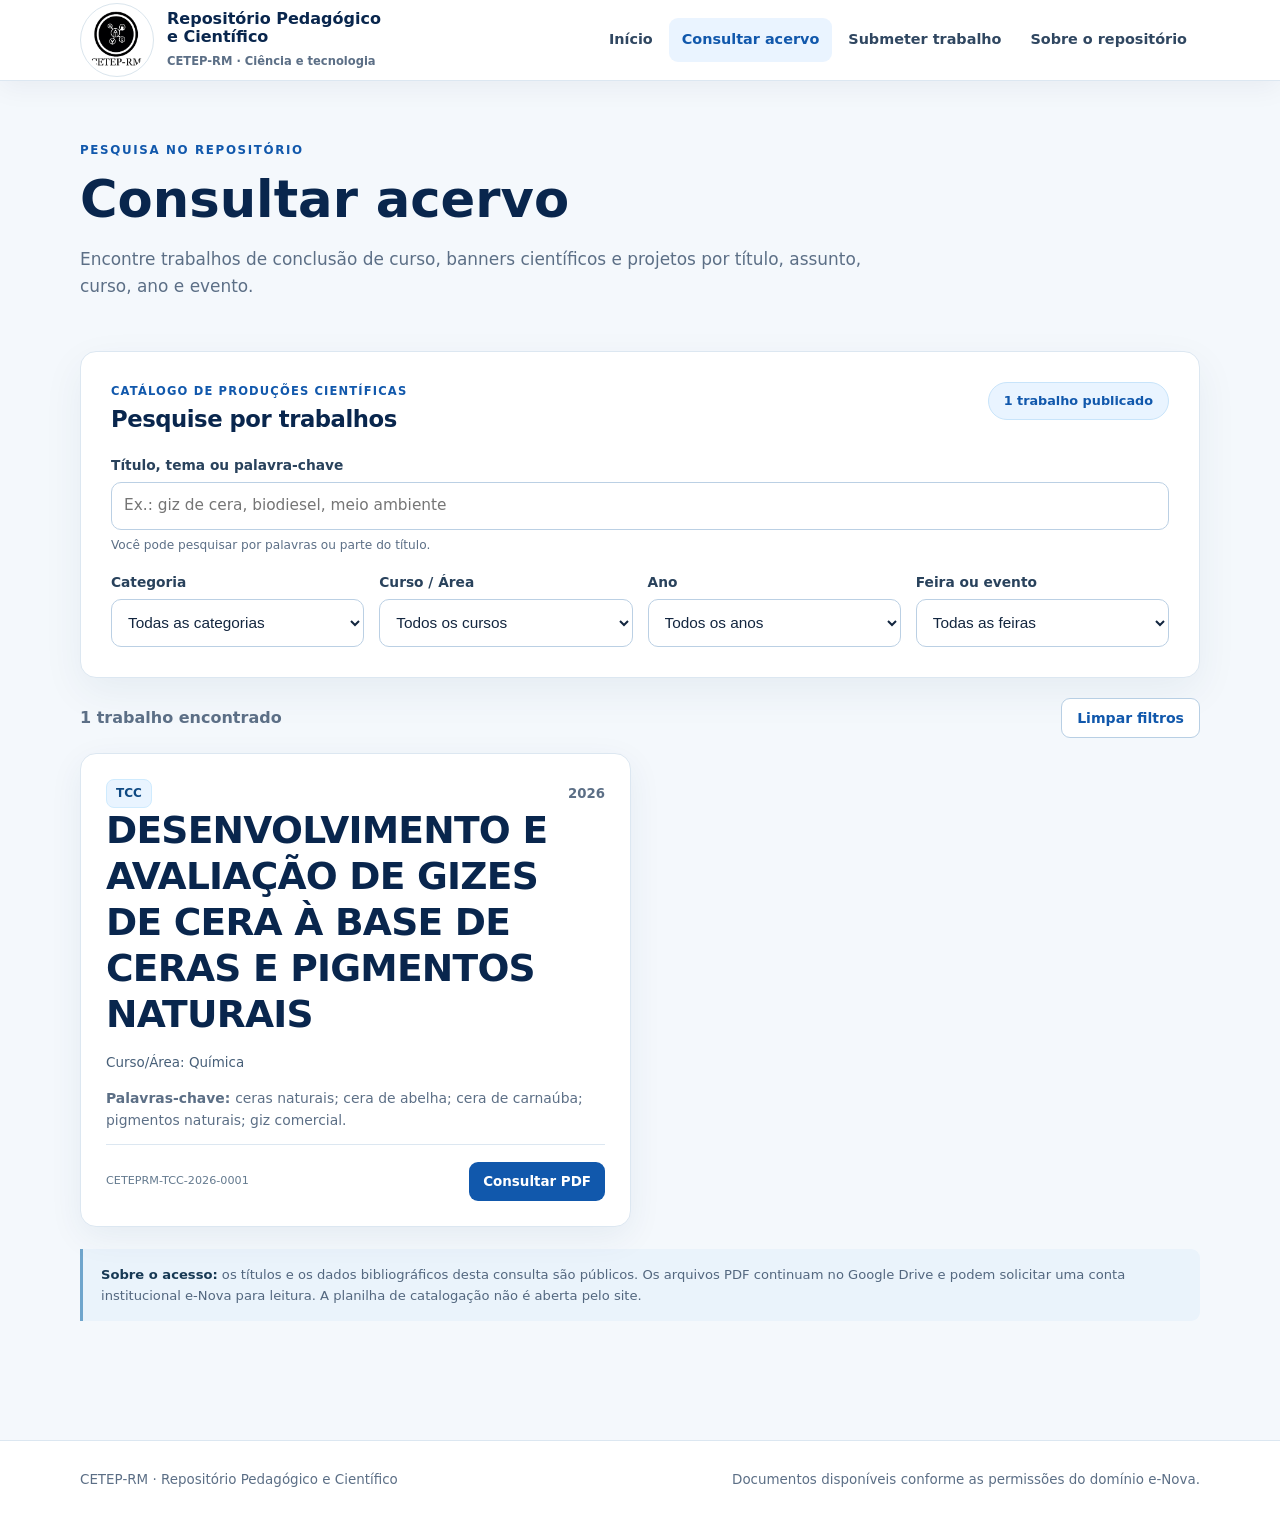
==== consultar.html @ eace8da5 "Remove literal newline characters around official logo" ====
<!doctype html><html lang="pt-BR"><head><meta charset="utf-8"><meta name="viewport" content="width=device-width,initial-scale=1"><meta name="theme-color" content="#09264d"><meta name="description" content="Consulte trabalhos e produções científicas do CETEP-RM pelo catálogo institucional e-Nova."><title>Consultar acervo | Repositório CETEP-RM</title><link rel="stylesheet" href="assets/style.css"><link rel="icon" href="assets/logo-cetep-rm-original.png" type="image/png"></head><body><a class="skip-link" href="#conteudo">Ir ao conteúdo</a>
<header class="header"><div class="container header-inner">
<a class="brand" href="index.html" aria-label="Repositório Pedagógico e Científico do CETEP-RM">
<img class="brand__logo" src="assets/logo-cetep-rm-original.png" alt="Logo oficial do CETEP-RM" width="74" height="74">
<span class="brand__text"><strong class="brand__name">Repositório Pedagógico<br>e Científico</strong><small class="brand__sub">CETEP-RM · Ciência e tecnologia</small></span></a>
<button type="button" class="menu-button" data-menu-button aria-expanded="false" aria-controls="nav-principal">Menu</button>
<nav class="nav" id="nav-principal" data-nav aria-label="Menu principal">
<a href="index.html">Início</a>
<a href="consultar.html" aria-current="page">Consultar acervo</a>
<a href="submeter.html">Submeter trabalho</a>
<a href="sobre.html">Sobre o repositório</a>
</nav></div></header><main id="conteudo">
<section class="page-heading"><div class="container"><div class="eyebrow" style="color:#1158ac">Pesquisa no repositório</div><h1>Consultar acervo</h1><p class="lead">Encontre trabalhos de conclusão de curso, banners científicos e projetos por título, assunto, curso, ano e evento.</p></div></section>
<section class="section" style="padding-top:12px"><div class="container">
<section class="panel catalog-panel" aria-labelledby="filtros-titulo">
<div class="catalog-heading"><div><p class="catalog-eyebrow">CATÁLOGO DE PRODUÇÕES CIENTÍFICAS</p><h2 id="filtros-titulo">Pesquise por trabalhos</h2></div><span class="catalog-total" id="total-publicado" aria-label="Número de trabalhos catalogados">Carregando…</span></div>
<form id="form-busca" role="search" autocomplete="off">
<div class="catalog-controls">
<div class="catalog-field catalog-field--search"><label for="busca">Título, tema ou palavra-chave</label><input type="search" id="busca" name="busca" placeholder="Ex.: giz de cera, biodiesel, meio ambiente" aria-describedby="busca-ajuda"><small id="busca-ajuda">Você pode pesquisar por palavras ou parte do título.</small></div>
<div class="catalog-field"><label for="categoria">Categoria</label><select id="categoria" name="categoria"><option value="">Todas as categorias</option></select></div>
<div class="catalog-field"><label for="curso">Curso / Área</label><select id="curso" name="curso"><option value="">Todos os cursos</option></select></div>
<div class="catalog-field"><label for="ano">Ano</label><select id="ano" name="ano"><option value="">Todos os anos</option></select></div>
<div class="catalog-field"><label for="evento">Feira ou evento</label><select id="evento" name="evento"><option value="">Todas as feiras</option></select></div>
</div>
</form></section>
<div class="catalog-results-head"><p id="resumo-busca" role="status" aria-live="polite">Carregando trabalhos publicados…</p><button type="button" id="limpar-filtros" class="catalog-clear">Limpar filtros</button></div>
<section id="resultados" class="catalog-results" aria-label="Resultados da pesquisa" aria-busy="true"></section>
<div class="catalog-note"><strong>Sobre o acesso:</strong> os títulos e os dados bibliográficos desta consulta são públicos. Os arquivos PDF continuam no Google Drive e podem solicitar uma conta institucional e-Nova para leitura. A planilha de catalogação não é aberta pelo site.</div>
</div></section></main><footer class="footer"><div class="container footer-inner"><span>CETEP-RM · Repositório Pedagógico e Científico</span><span>Documentos disponíveis conforme as permissões do domínio e-Nova.</span></div></footer>
<script src="assets/config.js"></script><script src="assets/app.js"></script><script src="assets/busca.js" defer></script></body></html>
---- assets/style.css ----
:root{--navy:#09264d;--blue:#1158ac;--sky:#28b4e0;--ink:#13263f;--muted:#5c6f86;--line:#dce7f1;--paper:#fff;--wash:#f4f8fc;--red:#cf3e56}
*{box-sizing:border-box}html{scroll-behavior:smooth}body{margin:0;background:var(--wash);color:var(--ink);font:16px/1.6 system-ui,-apple-system,"Segoe UI",Roboto,Arial,sans-serif}
a{color:var(--blue)}img{max-width:100%;display:block}button,input{font:inherit}a:focus-visible,button:focus-visible{outline:3px solid #5cc7ff;outline-offset:3px}
.container{width:min(1120px,calc(100% - 36px));margin:auto}.skip-link{position:absolute;top:-90px;left:8px;padding:10px;background:white;z-index:40}.skip-link:focus{top:8px}
.header{background:var(--paper);border-bottom:1px solid var(--line);position:sticky;top:0;z-index:20;box-shadow:0 7px 26px rgba(8,28,56,.05)}
.header-inner{min-height:80px;display:flex;align-items:center;gap:20px;justify-content:space-between}.brand{display:flex;align-items:center;gap:13px;min-width:0;text-decoration:none}.brand__logo{width:62px;height:62px;object-fit:contain;flex-shrink:0;background:#fff}.brand__name{display:block;color:var(--navy);font-size:1rem;font-weight:800;line-height:1.15}.brand__sub{display:block;font-size:.72rem;color:var(--muted);font-weight:650;margin-top:5px}
.nav{display:flex;align-items:center;gap:3px}.nav a{text-decoration:none;color:#304761;padding:10px 13px;border-radius:9px;font-size:.9rem;font-weight:650;white-space:nowrap}.nav a[aria-current="page"],.nav a:hover{color:var(--blue);background:#eaf4ff}.menu-button{display:none;background:white;border:1px solid #cdddec;color:var(--navy);border-radius:10px;padding:9px 14px;font-weight:700;cursor:pointer}
.hero{position:relative;isolation:isolate;min-height:420px;overflow:hidden;background:linear-gradient(115deg,#062653,#0954a0 55%,#17a7d6);color:white}.hero:after{content:"";position:absolute;inset:auto -10% -210px 30%;height:350px;border-radius:50%;background:linear-gradient(90deg,#3dbfea77,#b6f5ff44);transform:rotate(-8deg);z-index:-1}.hero-art{position:absolute;inset:0 0 0 auto;width:min(55%,650px);opacity:.65;z-index:-1;overflow:hidden}.hero-art svg{height:100%;width:100%;object-fit:cover}.hero-content{padding:72px 0 76px;max-width:695px}.eyebrow{color:#d6f5ff;font-size:.74rem;letter-spacing:.14em;text-transform:uppercase;font-weight:800}.hero h1{font-size:clamp(2.25rem,5vw,4.4rem);line-height:1.08;letter-spacing:-.035em;margin:18px 0 20px}.hero p{color:#e7f4ff;font-size:1.09rem;max-width:570px;margin:0}.btn-row{display:flex;flex-wrap:wrap;gap:13px;margin-top:27px}.button{min-height:46px;padding:10px 21px;border-radius:10px;border:2px solid transparent;display:inline-flex;align-items:center;justify-content:center;gap:9px;font-weight:750;text-decoration:none;transition:transform .2s,background-color .2s}.button:hover{transform:translateY(-1px)}.button--white{background:white;color:var(--navy)}.button--outline{color:white;border-color:#b6dcf5;background:#0a418260}.button--blue{background:var(--blue);color:white}.button--blue:hover{background:#0b468b}
.section{padding:62px 0}.section h2{font-size:clamp(1.5rem,3.4vw,2.35rem);color:var(--navy);line-height:1.22;letter-spacing:-.02em;margin:0 0 14px}.lead{color:var(--muted);font-size:1.06rem;max-width:820px}.cards{display:grid;grid-template-columns:repeat(3,minmax(0,1fr));gap:17px;margin-top:26px}.card{border:1px solid var(--line);border-radius:16px;background:white;padding:26px;box-shadow:0 15px 42px #153b6410}.card .ordinal{font-size:.75rem;color:var(--blue);font-weight:850;letter-spacing:.12em}.card h3{font-size:1.18rem;line-height:1.35;color:var(--navy);margin:13px 0 9px}.card p{color:var(--muted);font-size:.94rem}.card a{font-weight:750;text-decoration:none}.card a:hover{text-decoration:underline}
.page-heading{padding:60px 0 22px}.page-heading h1{font-size:clamp(2.1rem,4.2vw,3.2rem);line-height:1.15;margin:10px 0 15px;color:var(--navy)}.panel{background:white;border:1px solid var(--line);padding:30px;border-radius:16px;box-shadow:0 14px 40px #153b6410;margin:20px 0}.panel h2{font-size:1.42rem;margin:0 0 10px;color:var(--navy)}.panel p{color:var(--muted)}.panel p strong{color:var(--ink)}.panel li{margin:8px 0}.notice{border-left:4px solid var(--red);background:#fff;padding:18px 22px;margin-top:25px;border-radius:0 12px 12px 0;color:#3e526d}.notice strong{color:var(--navy)}.subtle{font-size:.88rem;color:var(--muted)}
.footer{background:white;border-top:1px solid var(--line);padding:28px 0;margin-top:35px}.footer-inner{display:flex;justify-content:space-between;gap:18px;color:var(--muted);font-size:.84rem}
@media(max-width:850px){.menu-button{display:block}.nav{display:none;flex-direction:column;align-items:stretch;gap:4px;position:absolute;top:100%;left:0;right:0;padding:15px 20px;background:white;border-bottom:1px solid var(--line);box-shadow:0 16px 26px #092b571d}.nav.is-open{display:flex}.nav a{display:block}.cards{grid-template-columns:repeat(2,minmax(0,1fr))}.hero-art{opacity:.35;width:90%}}
@media(max-width:600px){.container{width:min(100% - 28px,1120px)}.header-inner{min-height:72px}.brand{gap:9px}.brand__logo{width:47px;height:47px}.brand__name{font-size:.82rem}.brand__sub{font-size:.66rem}.hero{min-height:0}.hero-content{padding:60px 0}.hero h1{font-size:clamp(2rem,9vw,2.85rem)}.hero-art{opacity:.2}.btn-row,.button{width:100%}.cards{grid-template-columns:1fr}.section{padding:42px 0}.page-heading{padding:40px 0 10px}.panel{padding:21px}.footer-inner{display:grid;gap:8px}}
@media(prefers-reduced-motion:reduce){html{scroll-behavior:auto}.button{transition:none}}


/* Consulta ao acervo: filtros e cartões responsivos */
.catalog-panel {margin-top:0;margin-bottom:20px}
.catalog-heading{display:flex;justify-content:space-between;align-items:flex-start;gap:15px;margin-bottom:20px}
.catalog-heading h2{margin:2px 0 0}
.catalog-eyebrow{font-size:.72rem!important;letter-spacing:.1em;color:var(--blue)!important;font-weight:800;margin:0 0 6px!important}
.catalog-total{display:inline-block;background:#e9f4ff;color:#1158ac;border:1px solid #c8e4fa;border-radius:100px;padding:8px 15px;white-space:nowrap;font-size:.8rem;font-weight:800}
.catalog-controls{display:grid;grid-template-columns:repeat(12,minmax(0,1fr));gap:15px}
.catalog-field{grid-column:span 3;min-width:0;display:flex;flex-direction:column;gap:6px}
.catalog-field--search{grid-column:span 12}
.catalog-field label{font-size:.86rem;color:#29425c;font-weight:760}
.catalog-field input,.catalog-field select{width:100%;min-height:48px;padding:10px 12px;color:var(--ink);font-size:.96rem;line-height:1.4;border:1px solid #bbd0e4;border-radius:10px;background:#fff;outline:none}
.catalog-field input:focus,.catalog-field select:focus{border-color:var(--blue);box-shadow:0 0 0 3px #c2e3ff}
.catalog-field small{color:var(--muted);font-size:.76rem}
.catalog-results-head{display:flex;align-items:center;justify-content:space-between;gap:12px;margin:20px 0 15px}
.catalog-results-head p{color:var(--muted);font-weight:750;margin:0}
.catalog-clear{border:1px solid #b8cfe4;padding:8px 15px;background:white;color:var(--blue);font-size:.88rem;font-weight:740;border-radius:9px;cursor:pointer}
.catalog-clear:hover{background:#eff7ff}
.catalog-results{display:grid;grid-template-columns:repeat(2,minmax(0,1fr));gap:18px}
.catalog-card{display:flex;flex-direction:column;padding:25px;background:#fff;border:1px solid var(--line);border-radius:16px;box-shadow:0 10px 34px #153b6411;min-width:0}
.catalog-card__heading{display:flex;gap:10px;justify-content:space-between;align-items:center}
.catalog-tag{color:#104a83;background:#e9f4ff;border:1px solid #cfebfe;font-size:.75rem;font-weight:790;border-radius:8px;padding:4px 9px;max-width:70%;overflow:hidden;text-overflow:ellipsis;white-space:nowrap}
.catalog-year{color:var(--muted);font-size:.83rem;font-weight:750}
.catalog-card__title{color:var(--navy);font-size:1.16rem;line-height:1.42;margin:19px 0 12px;overflow-wrap:anywhere}
.catalog-card__meta{display:flex;flex-wrap:wrap;gap:8px 17px;font-size:.84rem;color:#475f78}
.catalog-card__keywords{font-size:.87rem;color:var(--muted);margin:14px 0 12px;overflow-wrap:anywhere}
.catalog-card__footer{margin-top:auto;padding-top:17px;display:flex;align-items:center;justify-content:space-between;gap:13px;border-top:1px solid var(--line);flex-wrap:wrap}
.catalog-id{font-size:.7rem;color:#647a8f;overflow-wrap:anywhere}
.catalog-document{padding:9px 14px;background:var(--blue);border-radius:9px;color:white;text-decoration:none;font-weight:760;font-size:.84rem;white-space:nowrap}
.catalog-document:hover{color:white;background:#0b468b}
.catalog-no-document{font-size:.78rem;color:var(--muted)}
.catalog-empty{grid-column:1/-1;display:block;text-align:center;background:white;border:1px dashed #b1c9df;border-radius:15px;padding:35px 20px;color:var(--muted)}
.catalog-empty h2{font-size:1.2rem;color:var(--navy)}
.catalog-note{font-size:.82rem;line-height:1.6;color:#53677f;margin:22px 0;padding:15px 18px;border-left:3px solid #6fa5cc;background:#eaf3fb;border-radius:0 9px 9px 0}
.catalog-note strong{color:#173954}
@media(max-width:880px){.catalog-field{grid-column:span 6}.catalog-results{grid-template-columns:1fr}}
@media(max-width:600px){.catalog-heading{display:block}.catalog-total{margin-top:12px}.catalog-field{grid-column:span 12}.catalog-results-head{align-items:flex-start}.catalog-card{padding:21px}.catalog-card__footer{align-items:flex-start}.catalog-id{font-size:.66rem}}

/* Logo oficial: arquivo original, sem recorte ou redesenho */
.brand__logo{width:74px;height:74px;max-width:none;flex:0 0 74px;object-fit:contain;padding:4px;border:1px solid #dae5ed;border-radius:50%;background:#fff}
@media(max-width:600px){.brand__logo{width:56px;height:56px;flex-basis:56px;padding:3px}.header-inner{min-height:76px}}
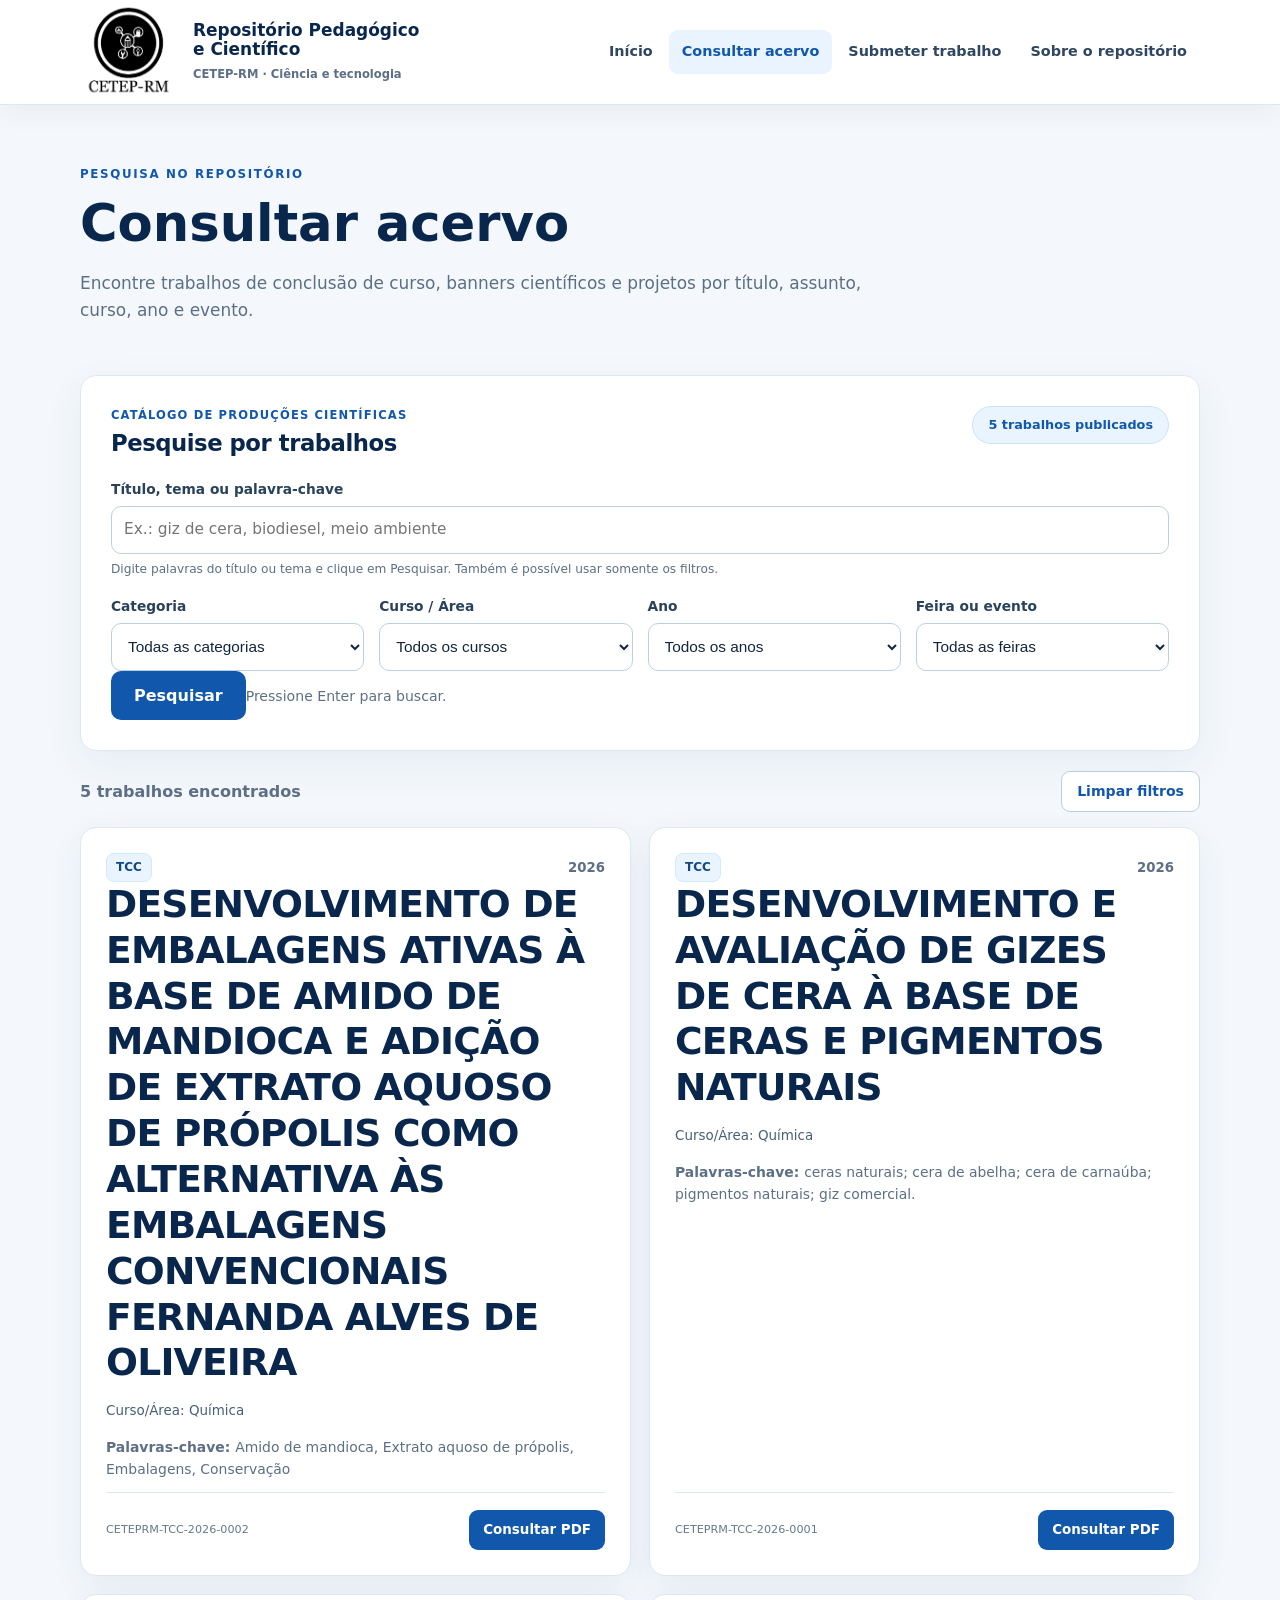
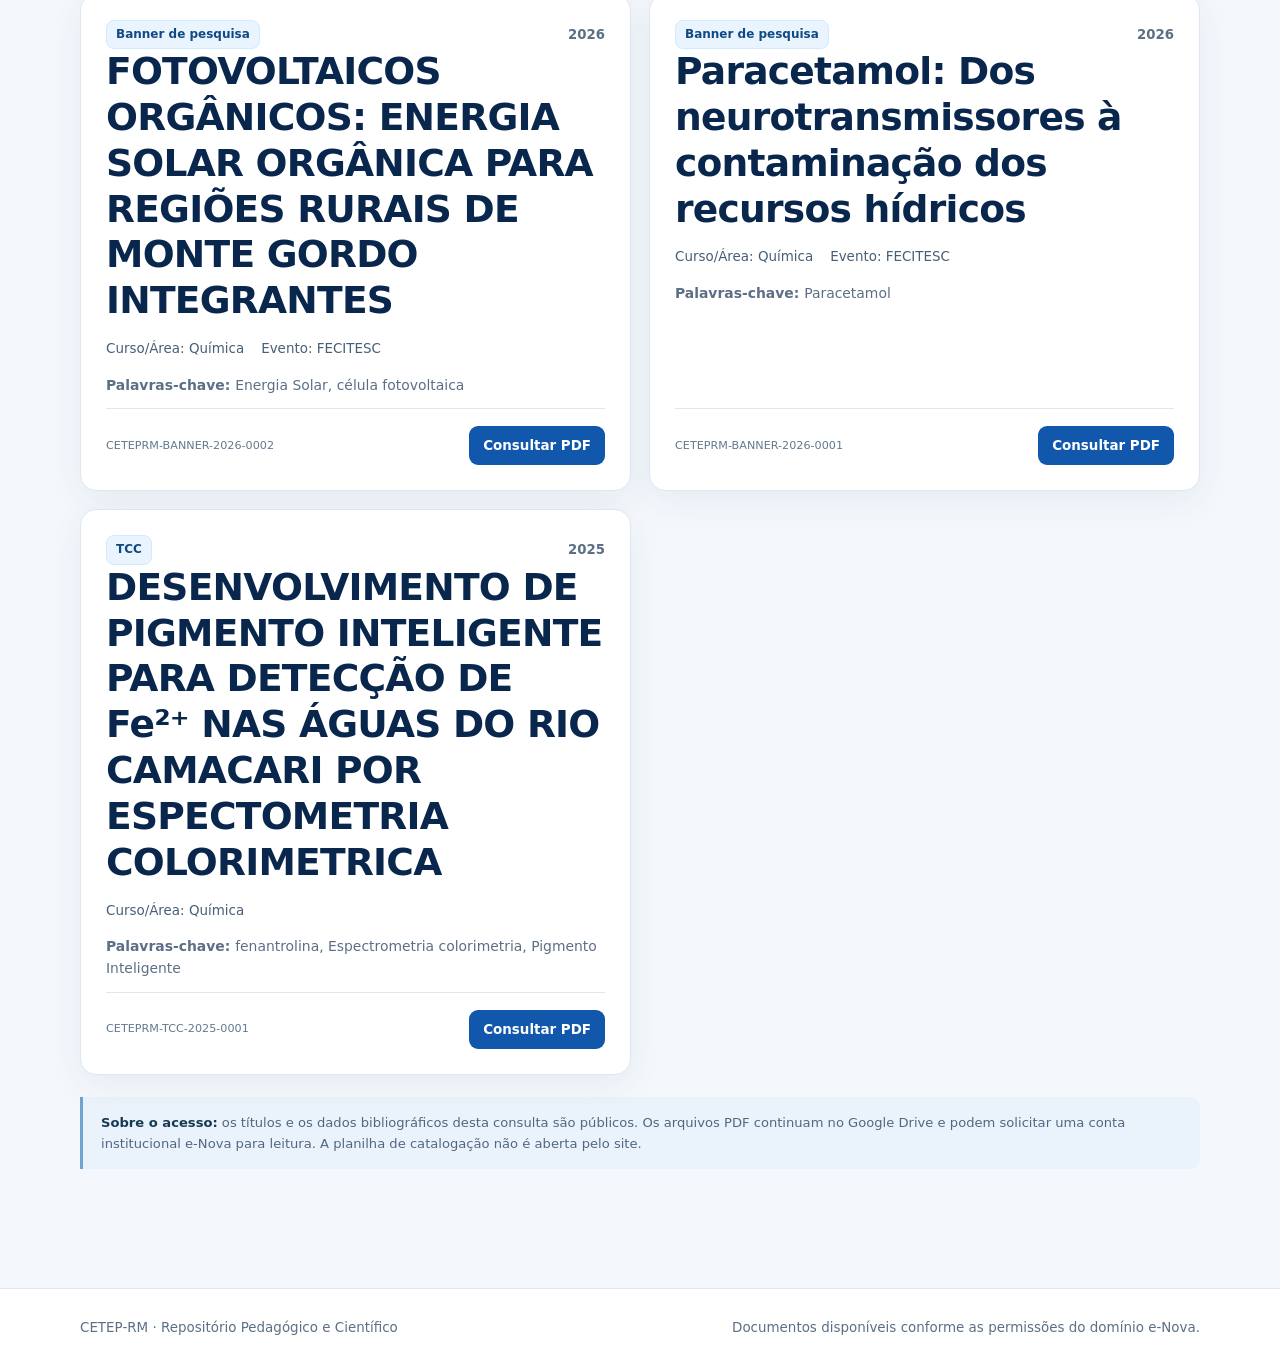
==== commit e045da7f: "Require explicit catalog search and show no works on initial page load" ====
--- a/consultar.html
+++ b/consultar.html
@@ -1,4 +1,4 @@
-<!doctype html><html lang="pt-BR"><head><meta charset="utf-8"><meta name="viewport" content="width=device-width,initial-scale=1"><meta name="theme-color" content="#09264d"><meta name="description" content="Consulte trabalhos e produções científicas do CETEP-RM pelo catálogo institucional e-Nova."><title>Consultar acervo | Repositório CETEP-RM</title><link rel="stylesheet" href="assets/style.css"><link rel="icon" href="assets/logo-cetep-rm-original.png" type="image/png"></head><body><a class="skip-link" href="#conteudo">Ir ao conteúdo</a>
+<!doctype html><html lang="pt-BR"><head><meta charset="utf-8"><meta name="viewport" content="width=device-width,initial-scale=1"><meta name="theme-color" content="#09264d"><meta name="description" content="Consulte trabalhos e produções científicas do CETEP-RM pelo catálogo institucional e-Nova."><title>Consultar acervo | Repositório CETEP-RM</title><link rel="stylesheet" href="assets/style.css?v=20261115-pesquisa1"><link rel="icon" href="assets/logo-cetep-rm-original.png" type="image/png"></head><body><a class="skip-link" href="#conteudo">Ir ao conteúdo</a>
 <header class="header"><div class="container header-inner">
 <a class="brand" href="index.html" aria-label="Repositório Pedagógico e Científico do CETEP-RM">
 <img class="brand__logo" src="assets/logo-cetep-rm-original.png" alt="Logo oficial do CETEP-RM" width="74" height="74">
@@ -16,15 +16,16 @@
 <div class="catalog-heading"><div><p class="catalog-eyebrow">CATÁLOGO DE PRODUÇÕES CIENTÍFICAS</p><h2 id="filtros-titulo">Pesquise por trabalhos</h2></div><span class="catalog-total" id="total-publicado" aria-label="Número de trabalhos catalogados">Carregando…</span></div>
 <form id="form-busca" role="search" autocomplete="off">
 <div class="catalog-controls">
-<div class="catalog-field catalog-field--search"><label for="busca">Título, tema ou palavra-chave</label><input type="search" id="busca" name="busca" placeholder="Ex.: giz de cera, biodiesel, meio ambiente" aria-describedby="busca-ajuda"><small id="busca-ajuda">Você pode pesquisar por palavras ou parte do título.</small></div>
+<div class="catalog-field catalog-field--search"><label for="busca">Título, tema ou palavra-chave</label><input type="search" id="busca" name="busca" placeholder="Ex.: giz de cera, biodiesel, meio ambiente" aria-describedby="busca-ajuda"><small id="busca-ajuda">Digite palavras do título ou tema e clique em Pesquisar. Também é possível usar somente os filtros.</small></div>
 <div class="catalog-field"><label for="categoria">Categoria</label><select id="categoria" name="categoria"><option value="">Todas as categorias</option></select></div>
 <div class="catalog-field"><label for="curso">Curso / Área</label><select id="curso" name="curso"><option value="">Todos os cursos</option></select></div>
 <div class="catalog-field"><label for="ano">Ano</label><select id="ano" name="ano"><option value="">Todos os anos</option></select></div>
 <div class="catalog-field"><label for="evento">Feira ou evento</label><select id="evento" name="evento"><option value="">Todas as feiras</option></select></div>
 </div>
+<div class="catalog-actions"><button type="submit" id="pesquisar-trabalhos" class="button button--blue catalog-search-button">Pesquisar</button><span class="subtle">Pressione Enter para buscar.</span></div>
 </form></section>
-<div class="catalog-results-head"><p id="resumo-busca" role="status" aria-live="polite">Carregando trabalhos publicados…</p><button type="button" id="limpar-filtros" class="catalog-clear">Limpar filtros</button></div>
-<section id="resultados" class="catalog-results" aria-label="Resultados da pesquisa" aria-busy="true"></section>
+<div class="catalog-results-head"><p id="resumo-busca" role="status" aria-live="polite">Digite um termo ou selecione pelo menos um filtro e clique em Pesquisar.</p><button type="button" id="limpar-filtros" class="catalog-clear">Limpar filtros</button></div>
+<section id="resultados" class="catalog-results" aria-label="Resultados da pesquisa" aria-busy="false"></section>
 <div class="catalog-note"><strong>Sobre o acesso:</strong> os títulos e os dados bibliográficos desta consulta são públicos. Os arquivos PDF continuam no Google Drive e podem solicitar uma conta institucional e-Nova para leitura. A planilha de catalogação não é aberta pelo site.</div>
 </div></section></main><footer class="footer"><div class="container footer-inner"><span>CETEP-RM · Repositório Pedagógico e Científico</span><span>Documentos disponíveis conforme as permissões do domínio e-Nova.</span></div></footer>
-<script src="assets/config.js"></script><script src="assets/app.js"></script><script src="assets/busca.js" defer></script></body></html>+<script src="assets/config.js"></script><script src="assets/app.js"></script><script src="assets/busca.js?v=20261115-pesquisa1" defer></script></body></html>
--- a/assets/style.css
+++ b/assets/style.css
@@ -54,3 +54,93 @@
 /* Logo oficial: arquivo original, sem recorte ou redesenho */
 .brand__logo{width:74px;height:74px;max-width:none;flex:0 0 74px;object-fit:contain;padding:4px;border:1px solid #dae5ed;border-radius:50%;background:#fff}
 @media(max-width:600px){.brand__logo{width:56px;height:56px;flex-basis:56px;padding:3px}.header-inner{min-height:76px}}
+
+/* Ajuste de legibilidade da marca oficial sem alterar o PNG original. */
+.header-inner{min-height:104px}
+.brand__logo{width:100px;height:100px;flex:0 0 100px;border:0;border-radius:0;padding:0;object-fit:contain;background:transparent}
+.brand__name{font-size:1.06rem}
+@media(max-width:600px){
+  .header-inner{min-height:79px}
+  .brand__logo{width:74px;height:74px;flex:0 0 74px;padding:0}
+  .brand__name{font-size:.88rem}
+  .brand__sub{font-size:.65rem}
+}
+
+
+/* Etapa 1 — formulário institucional em GitHub Pages */
+.submission-container{max-width:990px}
+.submission-intro{margin-bottom:20px}
+.submission-steps{display:flex;gap:12px;flex-wrap:wrap;margin-bottom:20px;color:var(--muted);font-size:.84rem;font-weight:700}
+.submission-steps span{display:inline-flex;align-items:center;gap:7px}
+.submission-steps b{display:inline-flex;width:25px;height:25px;border-radius:50%;background:#e2f0ff;color:var(--blue);align-items:center;justify-content:center}
+.submission-notice{background:#fff9e8;border:1px solid #efdda2;border-radius:12px;padding:15px 19px;color:#72531a;font-size:.91rem}
+.submission-notice a{font-weight:750}
+.submission-notice--ready{background:#eaf6f0;border-color:#b6dfd0;color:#2c624f}
+.submission-section{background:#fff;border:1px solid var(--line);border-radius:17px;box-shadow:0 11px 36px #153b6410;padding:30px 33px;margin:18px 0}
+.submission-section-head{display:flex;align-items:flex-start;gap:17px;margin-bottom:26px}
+.submission-section-head h2{font-size:1.42rem;color:var(--navy);line-height:1.26;margin:0 0 5px}
+.submission-section-head p{font-size:.92rem;color:var(--muted);margin:0}
+.submission-number{width:43px;height:43px;flex:0 0 43px;border-radius:12px;display:grid;place-items:center;font-weight:850;font-size:.84rem;background:#eaf3ff;color:var(--blue)}
+.submission-grid{display:grid;grid-template-columns:repeat(2,minmax(0,1fr));gap:18px 20px}
+.submission-field{display:flex;flex-direction:column;min-width:0;gap:7px}
+.submission-field--full{grid-column:1/-1}
+.submission-field label,.submission-upload label{display:block;font-size:.91rem;font-weight:750;color:#294259}
+.submission-field label span[aria-hidden],.submission-upload label span[aria-hidden]{color:var(--red)}
+.submission-field input,.submission-field select,.submission-field textarea{width:100%;border:1px solid #bdcedf;background:#fff;border-radius:10px;padding:11px 13px;line-height:1.5;font:inherit;color:var(--ink);min-height:46px;transition:border-color .16s,box-shadow .16s}
+.submission-field textarea{resize:vertical}
+.submission-field input:focus,.submission-field textarea:focus,.submission-field select:focus,.submission-upload input:focus{outline:none;border-color:#1267bd;box-shadow:0 0 0 3px #dceeff}
+.submission-field input::placeholder,.submission-field textarea::placeholder{color:#8393a5}
+.submission-field small{font-size:.76rem;color:var(--muted)}
+.submission-field .optional{color:#708397;font-size:.75rem;font-weight:500}
+.submission-upload{border:2px dashed #b6d4ed;background:#f5faff;border-radius:12px;padding:22px}
+.submission-upload input{display:block;width:100%;margin:10px 0;padding:7px;border:1px solid #d3e4f5;background:white;border-radius:8px;max-width:100%}
+.submission-upload p{margin:7px 0 0}
+.submission-file-info{font-size:.84rem;font-weight:680;color:#31587b}
+.submission-file-info--bad{color:#b3263c}
+.submission-consent{display:flex;gap:14px;align-items:flex-start;margin:22px 0 14px;font-size:.9rem;color:#425e76;line-height:1.7}
+.submission-consent input{width:21px;height:21px;flex:0 0 21px;accent-color:var(--blue);margin:2px 0 0}
+.submission-status{font-size:.9rem;background:#eff5fc;color:#31587b;border-radius:9px;padding:11px 14px;margin:16px 0}
+.submission-actions{display:flex;align-items:center;gap:18px;flex-wrap:wrap}
+.submission-actions button{cursor:pointer;min-width:210px}
+.submission-actions button:disabled{background:#9baebe;color:#fff;cursor:not-allowed;transform:none}
+.submission-actions .subtle{margin:0;flex:1}
+.submission-bottom{font-size:.88rem;margin:18px 0 35px;padding:14px 18px;border-left:3px solid #8ebadf;background:#eaf3fc;border-radius:0 9px 9px 0;color:#41617e}
+@media(max-width:680px){
+ .submission-section{padding:22px 18px;margin:13px 0;border-radius:14px}
+ .submission-section-head{gap:11px;margin-bottom:20px}
+ .submission-section-head h2{font-size:1.2rem}
+ .submission-number{width:36px;height:36px;flex-basis:36px}
+ .submission-grid{grid-template-columns:1fr;gap:17px}
+ .submission-field{grid-column:1/-1}
+ .submission-upload{padding:15px}
+ .submission-actions button{width:100%}
+ .submission-actions .subtle{width:100%}
+ .submission-steps{font-size:.75rem;gap:7px 10px}
+}
+
+
+/* Assistente de preenchimento — PDF e análise de metadados */
+.submission-assistant{background:linear-gradient(130deg,#ecf6ff,#fff 68%);border:1px solid #b9d9f1;border-radius:18px;padding:30px 33px;margin:8px 0 24px;box-shadow:0 12px 36px #163a5a0b}
+.submission-assistant__top h2{color:var(--navy);font-size:clamp(1.5rem,3vw,2rem);line-height:1.2;margin:6px 0 10px}
+.submission-assistant__top p{color:var(--muted);font-size:.99rem;max-width:790px;margin:0 0 23px}
+.submission-assistant__label{color:var(--blue);font-size:.72rem;font-weight:850;letter-spacing:.11em}
+.submission-assistant__actions{display:flex;flex-wrap:wrap;gap:12px;align-items:center;margin-top:19px}
+.submission-assistant__actions button{cursor:pointer}
+.submission-assistant__actions button:disabled{color:#7d91a2;border-color:#d0dce5;background:#e3eaf0;cursor:not-allowed;transform:none}
+.submission-assistant__ai{background:#fff;border:1px solid #6394c5;color:#17538e}
+.submission-assistant__ai:hover{background:#eaf5ff}
+.submission-assistant__status{background:#fff;border:1px solid #dae7f3;border-radius:9px;padding:12px 15px;color:#32546f;font-size:.88rem;margin:16px 0 0}
+.submission-consent--ia{background:#fff;border-radius:12px;padding:16px;outline:1px solid #d3e1ee}
+.submission-suggestions{margin-top:21px;border-top:1px solid #cbdfea;padding-top:20px}
+.submission-suggestions h3{color:var(--navy);font-size:1.16rem;margin:0 0 6px}
+.submission-suggestions__list{display:grid;grid-template-columns:repeat(2,minmax(0,1fr));gap:10px;margin:17px 0}
+.submission-suggestion{display:flex;align-items:flex-start;gap:10px;border-radius:10px;border:1px solid #d7e5f1;padding:13px;background:white;cursor:pointer;min-width:0}
+.submission-suggestion:has(input:checked){border-color:#8bb5dc;background:#f1f8ff}
+.submission-suggestion input{accent-color:var(--blue);width:17px;height:17px;margin:4px 0 0;flex:0 0 17px}
+.submission-suggestion span{display:grid;gap:4px;min-width:0}
+.submission-suggestion strong{font-size:.84rem;color:#1d405e}
+.submission-suggestion small{font-size:.82rem;color:#61738a;overflow-wrap:anywhere;line-height:1.5;max-height:95px;overflow:hidden}
+@media(max-width:720px){.submission-assistant{padding:23px 18px;border-radius:13px}.submission-suggestions__list{grid-template-columns:1fr}.submission-assistant__actions button{width:100%}}
+
+/* O atributo hidden precisa prevalecer sobre regras visuais de botões e labels. */
+[hidden]{display:none!important}
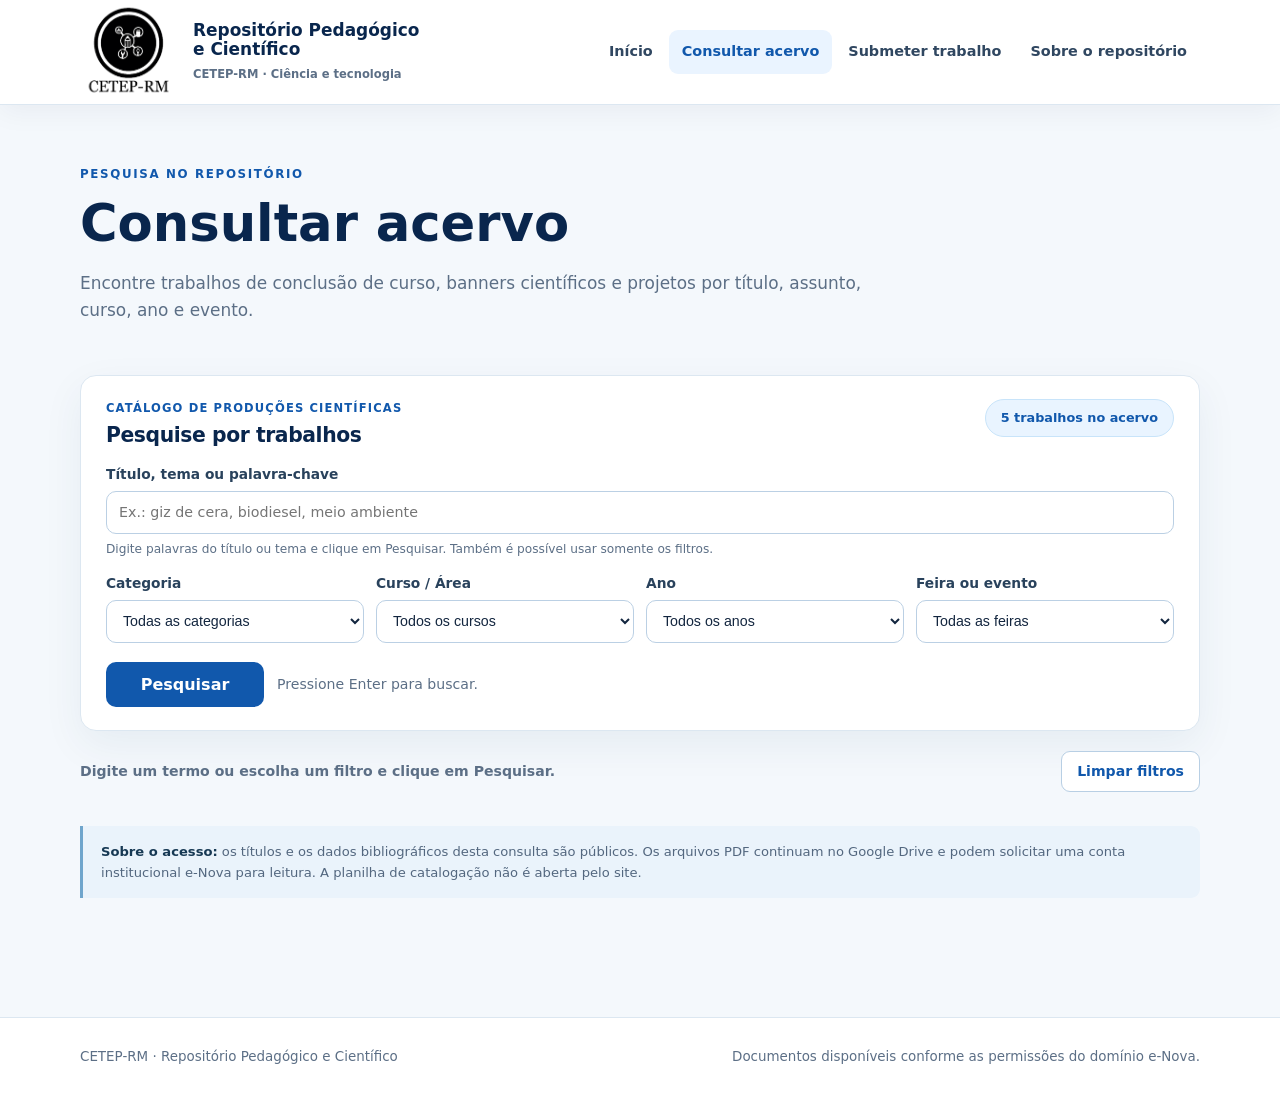
==== commit 2fda5a39: "Refresh cached layout and search/PDF scripts after CETEP-RM usability updates" ====
--- a/consultar.html
+++ b/consultar.html
@@ -1,4 +1,4 @@
-<!doctype html><html lang="pt-BR"><head><meta charset="utf-8"><meta name="viewport" content="width=device-width,initial-scale=1"><meta name="theme-color" content="#09264d"><meta name="description" content="Consulte trabalhos e produções científicas do CETEP-RM pelo catálogo institucional e-Nova."><title>Consultar acervo | Repositório CETEP-RM</title><link rel="stylesheet" href="assets/style.css?v=20261115-pesquisa1"><link rel="icon" href="assets/logo-cetep-rm-original.png" type="image/png"></head><body><a class="skip-link" href="#conteudo">Ir ao conteúdo</a>
+<!doctype html><html lang="pt-BR"><head><meta charset="utf-8"><meta name="viewport" content="width=device-width,initial-scale=1"><meta name="theme-color" content="#09264d"><meta name="description" content="Consulte trabalhos e produções científicas do CETEP-RM pelo catálogo institucional e-Nova."><title>Consultar acervo | Repositório CETEP-RM</title><link rel="stylesheet" href="assets/style.css?v=20261115-site2"><link rel="icon" href="assets/logo-cetep-rm-original.png" type="image/png"></head><body><a class="skip-link" href="#conteudo">Ir ao conteúdo</a>
 <header class="header"><div class="container header-inner">
 <a class="brand" href="index.html" aria-label="Repositório Pedagógico e Científico do CETEP-RM">
 <img class="brand__logo" src="assets/logo-cetep-rm-original.png" alt="Logo oficial do CETEP-RM" width="74" height="74">
@@ -28,4 +28,4 @@
 <section id="resultados" class="catalog-results" aria-label="Resultados da pesquisa" aria-busy="false"></section>
 <div class="catalog-note"><strong>Sobre o acesso:</strong> os títulos e os dados bibliográficos desta consulta são públicos. Os arquivos PDF continuam no Google Drive e podem solicitar uma conta institucional e-Nova para leitura. A planilha de catalogação não é aberta pelo site.</div>
 </div></section></main><footer class="footer"><div class="container footer-inner"><span>CETEP-RM · Repositório Pedagógico e Científico</span><span>Documentos disponíveis conforme as permissões do domínio e-Nova.</span></div></footer>
-<script src="assets/config.js"></script><script src="assets/app.js"></script><script src="assets/busca.js?v=20261115-pesquisa1" defer></script></body></html>+<script src="assets/config.js"></script><script src="assets/app.js"></script><script src="assets/busca.js?v=20261115-pesquisa2" defer></script></body></html>
--- a/assets/style.css
+++ b/assets/style.css
@@ -144,3 +144,42 @@
 
 /* O atributo hidden precisa prevalecer sobre regras visuais de botões e labels. */
 [hidden]{display:none!important}
+
+
+/* Acervo: consulta deliberada, cartões compactos e 3 colunas no desktop. */
+.catalog-panel{padding:23px 25px}
+.catalog-controls{gap:12px}
+.catalog-field input,.catalog-field select{min-height:43px;font-size:.89rem}
+.catalog-heading{margin-bottom:15px}
+.catalog-heading h2{font-size:1.27rem}
+.catalog-actions{display:flex;align-items:center;gap:13px;margin-top:19px;flex-wrap:wrap}
+.catalog-search-button{min-width:158px;min-height:43px;padding:8px 20px}
+.catalog-results{grid-template-columns:repeat(3,minmax(0,1fr));gap:13px}
+.catalog-card{padding:18px;border-radius:13px;box-shadow:0 6px 20px #153b6410}
+.catalog-card__title{font-size:.99rem;line-height:1.35;margin:13px 0 10px}
+.catalog-card__meta{font-size:.78rem;gap:5px 10px}
+.catalog-card__keywords{font-size:.78rem;line-height:1.45;margin:9px 0 12px}
+.catalog-card__footer{padding-top:12px;gap:8px}
+.catalog-id{font-size:.65rem}
+.catalog-document{padding:7px 11px;font-size:.78rem}
+.catalog-tag{font-size:.69rem;padding:3px 8px}
+.catalog-year{font-size:.76rem}
+.catalog-results-head{margin:15px 0 12px}
+.catalog-results-head p{font-size:.88rem}
+@media(max-width:1050px){.catalog-results{grid-template-columns:repeat(2,minmax(0,1fr))}}
+@media(max-width:700px){
+  .catalog-results{grid-template-columns:1fr}
+  .catalog-panel{padding:20px 17px}
+  .catalog-search-button{width:100%}
+  .catalog-actions .subtle{font-size:.77rem}
+}
+
+
+/* Banner institucional com cursos técnicos representados visualmente. */
+.hero-art{width:min(56%,880px);opacity:.94;inset:0 0 0 auto;pointer-events:none}
+.hero-art img{width:100%;height:100%;object-fit:cover;object-position:center;display:block}
+.hero-content{position:relative;z-index:1;max-width:610px}
+.hero{background:linear-gradient(110deg,#062653,#0954a0 60%,#117eb7)}
+.submission-assistant__method{font-size:.82rem;font-weight:650;color:#18476d;background:#e8f3fd;border:1px solid #c9e2f6;border-radius:9px;padding:11px 13px;margin:16px 0 8px}
+@media(max-width:980px){.hero-art{width:68%;opacity:.35}.hero-content{max-width:640px}}
+@media(max-width:600px){.hero-art{width:100%;opacity:.15}.hero-content{max-width:100%}}
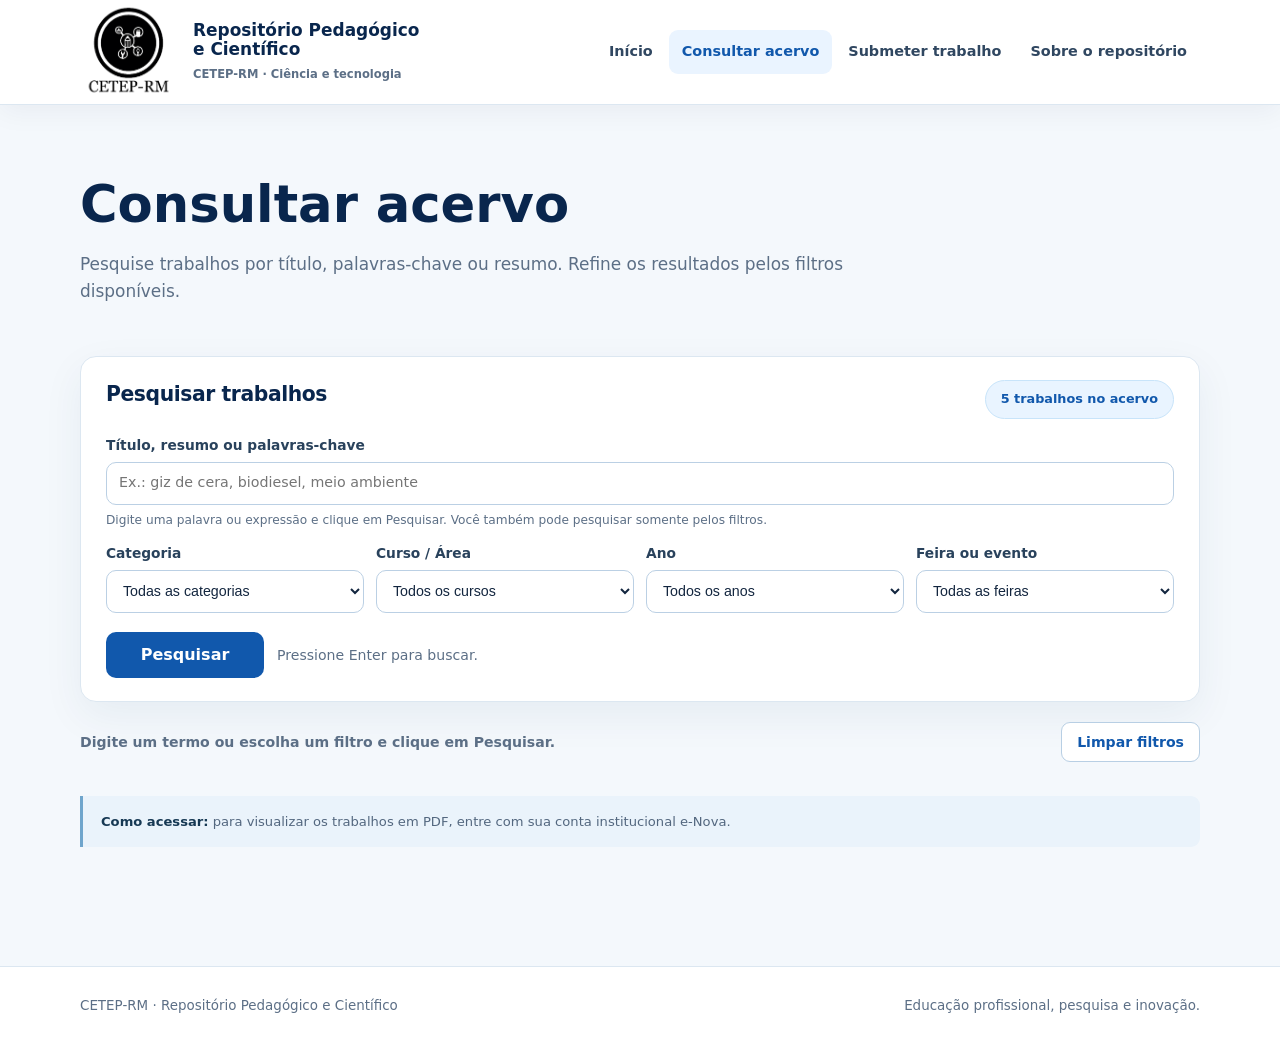
==== commit bc0bfe2b: "Use visitor-facing language and simplify CETEP-RM search page" ====
--- a/consultar.html
+++ b/consultar.html
@@ -10,13 +10,13 @@
 <a href="submeter.html">Submeter trabalho</a>
 <a href="sobre.html">Sobre o repositório</a>
 </nav></div></header><main id="conteudo">
-<section class="page-heading"><div class="container"><div class="eyebrow" style="color:#1158ac">Pesquisa no repositório</div><h1>Consultar acervo</h1><p class="lead">Encontre trabalhos de conclusão de curso, banners científicos e projetos por título, assunto, curso, ano e evento.</p></div></section>
+<section class="page-heading"><div class="container"><h1>Consultar acervo</h1><p class="lead">Pesquise trabalhos por título, palavras-chave ou resumo. Refine os resultados pelos filtros disponíveis.</p></div></section>
 <section class="section" style="padding-top:12px"><div class="container">
 <section class="panel catalog-panel" aria-labelledby="filtros-titulo">
-<div class="catalog-heading"><div><p class="catalog-eyebrow">CATÁLOGO DE PRODUÇÕES CIENTÍFICAS</p><h2 id="filtros-titulo">Pesquise por trabalhos</h2></div><span class="catalog-total" id="total-publicado" aria-label="Número de trabalhos catalogados">Carregando…</span></div>
+<div class="catalog-heading"><div><h2 id="filtros-titulo">Pesquisar trabalhos</h2></div><span class="catalog-total" id="total-publicado" aria-label="Número de trabalhos catalogados">Carregando…</span></div>
 <form id="form-busca" role="search" autocomplete="off">
 <div class="catalog-controls">
-<div class="catalog-field catalog-field--search"><label for="busca">Título, tema ou palavra-chave</label><input type="search" id="busca" name="busca" placeholder="Ex.: giz de cera, biodiesel, meio ambiente" aria-describedby="busca-ajuda"><small id="busca-ajuda">Digite palavras do título ou tema e clique em Pesquisar. Também é possível usar somente os filtros.</small></div>
+<div class="catalog-field catalog-field--search"><label for="busca">Título, resumo ou palavras-chave</label><input type="search" id="busca" name="busca" placeholder="Ex.: giz de cera, biodiesel, meio ambiente" aria-describedby="busca-ajuda"><small id="busca-ajuda">Digite uma palavra ou expressão e clique em Pesquisar. Você também pode pesquisar somente pelos filtros.</small></div>
 <div class="catalog-field"><label for="categoria">Categoria</label><select id="categoria" name="categoria"><option value="">Todas as categorias</option></select></div>
 <div class="catalog-field"><label for="curso">Curso / Área</label><select id="curso" name="curso"><option value="">Todos os cursos</option></select></div>
 <div class="catalog-field"><label for="ano">Ano</label><select id="ano" name="ano"><option value="">Todos os anos</option></select></div>
@@ -26,6 +26,6 @@
 </form></section>
 <div class="catalog-results-head"><p id="resumo-busca" role="status" aria-live="polite">Digite um termo ou selecione pelo menos um filtro e clique em Pesquisar.</p><button type="button" id="limpar-filtros" class="catalog-clear">Limpar filtros</button></div>
 <section id="resultados" class="catalog-results" aria-label="Resultados da pesquisa" aria-busy="false"></section>
-<div class="catalog-note"><strong>Sobre o acesso:</strong> os títulos e os dados bibliográficos desta consulta são públicos. Os arquivos PDF continuam no Google Drive e podem solicitar uma conta institucional e-Nova para leitura. A planilha de catalogação não é aberta pelo site.</div>
-</div></section></main><footer class="footer"><div class="container footer-inner"><span>CETEP-RM · Repositório Pedagógico e Científico</span><span>Documentos disponíveis conforme as permissões do domínio e-Nova.</span></div></footer>
-<script src="assets/config.js"></script><script src="assets/app.js"></script><script src="assets/busca.js?v=20261115-pesquisa2" defer></script></body></html>+<div class="catalog-note"><strong>Como acessar:</strong> para visualizar os trabalhos em PDF, entre com sua conta institucional e-Nova.</div>
+</div></section></main><footer class="footer"><div class="container footer-inner"><span>CETEP-RM · Repositório Pedagógico e Científico</span><span>Educação profissional, pesquisa e inovação.</span></div></footer>
+<script src="assets/config.js"></script><script src="assets/app.js"></script><script src="assets/busca.js?v=20261115-resumo1" defer></script></body></html>
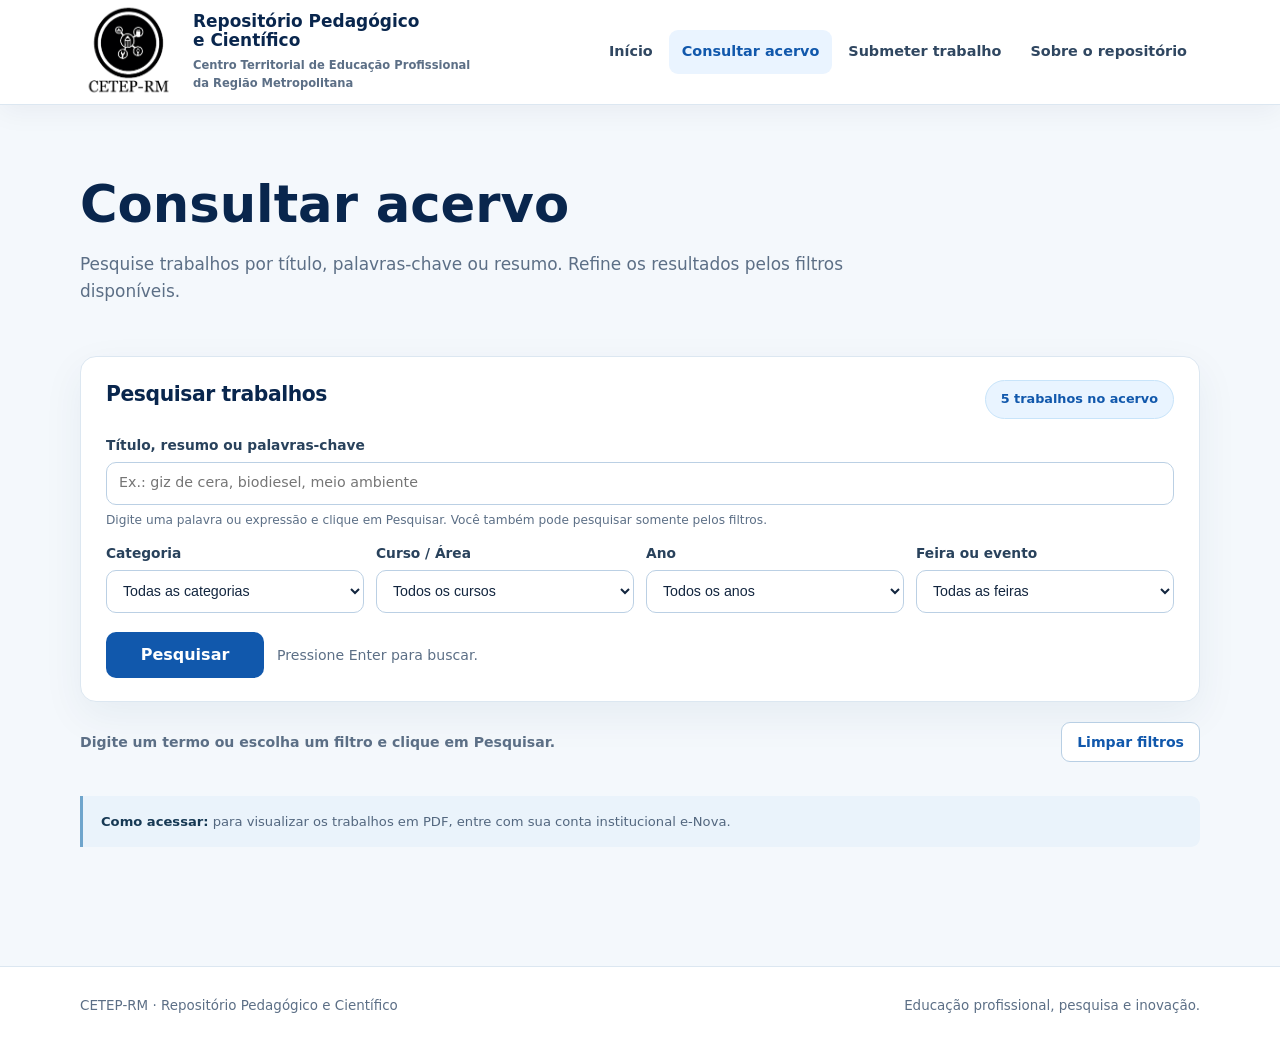
==== commit f9fd8f26: "Show original CETEP-RM school name and full approved panoramic home banner" ====
--- a/consultar.html
+++ b/consultar.html
@@ -1,8 +1,8 @@
-<!doctype html><html lang="pt-BR"><head><meta charset="utf-8"><meta name="viewport" content="width=device-width,initial-scale=1"><meta name="theme-color" content="#09264d"><meta name="description" content="Consulte trabalhos e produções científicas do CETEP-RM pelo catálogo institucional e-Nova."><title>Consultar acervo | Repositório CETEP-RM</title><link rel="stylesheet" href="assets/style.css?v=20261115-site2"><link rel="icon" href="assets/logo-cetep-rm-original.png" type="image/png"></head><body><a class="skip-link" href="#conteudo">Ir ao conteúdo</a>
+<!doctype html><html lang="pt-BR"><head><meta charset="utf-8"><meta name="viewport" content="width=device-width,initial-scale=1"><meta name="theme-color" content="#09264d"><meta name="description" content="Consulte trabalhos e produções científicas do CETEP-RM pelo catálogo institucional e-Nova."><title>Consultar acervo | Repositório CETEP-RM</title><link rel="stylesheet" href="assets/style.css?v=20261115-banner-final3"><link rel="icon" href="assets/logo-cetep-rm-original.png" type="image/png"></head><body><a class="skip-link" href="#conteudo">Ir ao conteúdo</a>
 <header class="header"><div class="container header-inner">
 <a class="brand" href="index.html" aria-label="Repositório Pedagógico e Científico do CETEP-RM">
 <img class="brand__logo" src="assets/logo-cetep-rm-original.png" alt="Logo oficial do CETEP-RM" width="74" height="74">
-<span class="brand__text"><strong class="brand__name">Repositório Pedagógico<br>e Científico</strong><small class="brand__sub">CETEP-RM · Ciência e tecnologia</small></span></a>
+<span class="brand__text"><strong class="brand__name">Repositório Pedagógico<br>e Científico</strong><small class="brand__sub">Centro Territorial de Educação Profissional<br>da Região Metropolitana</small></span></a>
 <button type="button" class="menu-button" data-menu-button aria-expanded="false" aria-controls="nav-principal">Menu</button>
 <nav class="nav" id="nav-principal" data-nav aria-label="Menu principal">
 <a href="index.html">Início</a>
@@ -28,4 +28,4 @@
 <section id="resultados" class="catalog-results" aria-label="Resultados da pesquisa" aria-busy="false"></section>
 <div class="catalog-note"><strong>Como acessar:</strong> para visualizar os trabalhos em PDF, entre com sua conta institucional e-Nova.</div>
 </div></section></main><footer class="footer"><div class="container footer-inner"><span>CETEP-RM · Repositório Pedagógico e Científico</span><span>Educação profissional, pesquisa e inovação.</span></div></footer>
-<script src="assets/config.js"></script><script src="assets/app.js"></script><script src="assets/busca.js?v=20261115-resumo1" defer></script></body></html>+<script src="assets/config.js"></script><script src="assets/app.js"></script><script src="assets/busca.js?v=20261115-resumos2" defer></script></body></html>
--- a/assets/style.css
+++ b/assets/style.css
@@ -183,3 +183,12 @@
 .submission-assistant__method{font-size:.82rem;font-weight:650;color:#18476d;background:#e8f3fd;border:1px solid #c9e2f6;border-radius:9px;padding:11px 13px;margin:16px 0 8px}
 @media(max-width:980px){.hero-art{width:68%;opacity:.35}.hero-content{max-width:640px}}
 @media(max-width:600px){.hero-art{width:100%;opacity:.15}.hero-content{max-width:100%}}
+
+
+/* Resumos consultáveis sem aumentar a altura dos cartões no celular. */
+.catalog-card__abstract{margin:13px 0 0;padding-top:11px;border-top:1px solid var(--line)}
+.catalog-card__abstract summary{cursor:pointer;color:var(--blue);font-size:.83rem;font-weight:750;list-style-position:inside}
+.catalog-card__abstract summary:hover{text-decoration:underline}
+.catalog-card__abstract p{font-size:.83rem;line-height:1.55;color:var(--muted);margin:10px 0 0;white-space:normal;overflow-wrap:anywhere}
+.catalog-card__abstract[open]{margin-bottom:12px}
+@media(max-width:700px){.catalog-card__abstract p{font-size:.82rem}}
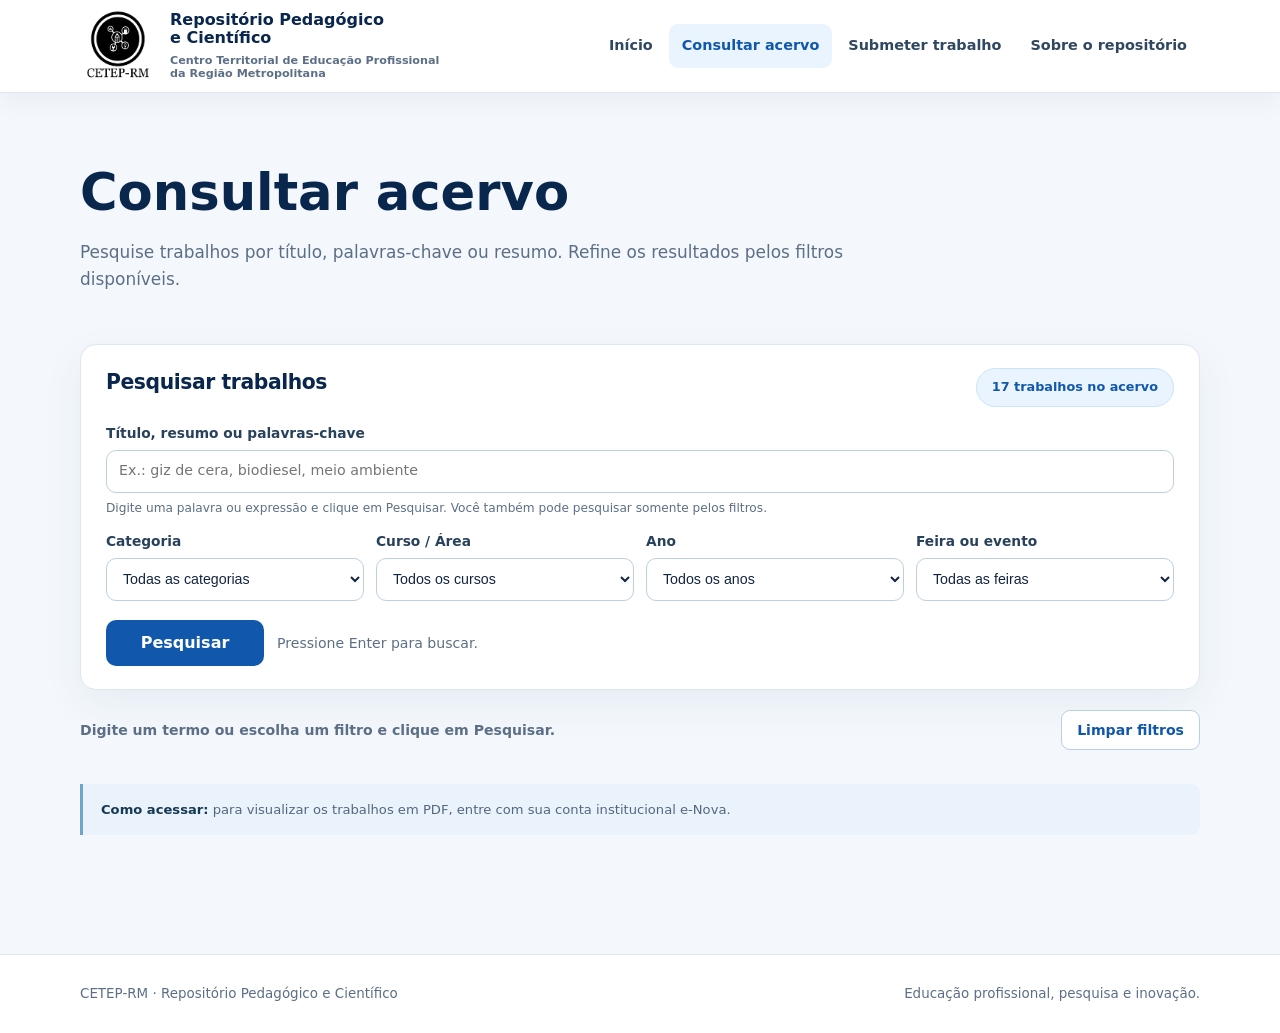
==== commit 948b32c7: "Refresh publication assets and disclose PDF text/image AI review" ====
--- a/consultar.html
+++ b/consultar.html
@@ -1,4 +1,4 @@
-<!doctype html><html lang="pt-BR"><head><meta charset="utf-8"><meta name="viewport" content="width=device-width,initial-scale=1"><meta name="theme-color" content="#09264d"><meta name="description" content="Consulte trabalhos e produções científicas do CETEP-RM pelo catálogo institucional e-Nova."><title>Consultar acervo | Repositório CETEP-RM</title><link rel="stylesheet" href="assets/style.css?v=20261115-banner-final3"><link rel="icon" href="assets/logo-cetep-rm-original.png" type="image/png"></head><body><a class="skip-link" href="#conteudo">Ir ao conteúdo</a>
+<!doctype html><html lang="pt-BR"><head><meta charset="utf-8"><meta name="viewport" content="width=device-width,initial-scale=1"><meta name="theme-color" content="#09264d"><meta name="description" content="Consulte trabalhos e produções científicas do CETEP-RM pelo catálogo institucional e-Nova."><title>Consultar acervo | Repositório CETEP-RM</title><link rel="stylesheet" href="assets/style.css?v=20261117-titulos-compactos"><link rel="icon" href="assets/logo-cetep-rm-original.png" type="image/png"></head><body><a class="skip-link" href="#conteudo">Ir ao conteúdo</a>
 <header class="header"><div class="container header-inner">
 <a class="brand" href="index.html" aria-label="Repositório Pedagógico e Científico do CETEP-RM">
 <img class="brand__logo" src="assets/logo-cetep-rm-original.png" alt="Logo oficial do CETEP-RM" width="74" height="74">
--- a/assets/style.css
+++ b/assets/style.css
@@ -156,7 +156,7 @@
 .catalog-search-button{min-width:158px;min-height:43px;padding:8px 20px}
 .catalog-results{grid-template-columns:repeat(3,minmax(0,1fr));gap:13px}
 .catalog-card{padding:18px;border-radius:13px;box-shadow:0 6px 20px #153b6410}
-.catalog-card__title{font-size:.99rem;line-height:1.35;margin:13px 0 10px}
+.catalog-card__title{font-size:.90rem;line-height:1.32;margin:12px 0 9px}
 .catalog-card__meta{font-size:.78rem;gap:5px 10px}
 .catalog-card__keywords{font-size:.78rem;line-height:1.45;margin:9px 0 12px}
 .catalog-card__footer{padding-top:12px;gap:8px}
@@ -169,6 +169,7 @@
 @media(max-width:1050px){.catalog-results{grid-template-columns:repeat(2,minmax(0,1fr))}}
 @media(max-width:700px){
   .catalog-results{grid-template-columns:1fr}
+  .catalog-card__title{font-size:.97rem;line-height:1.34}
   .catalog-panel{padding:20px 17px}
   .catalog-search-button{width:100%}
   .catalog-actions .subtle{font-size:.77rem}
@@ -192,3 +193,68 @@
 .catalog-card__abstract p{font-size:.83rem;line-height:1.55;color:var(--muted);margin:10px 0 0;white-space:normal;overflow-wrap:anywhere}
 .catalog-card__abstract[open]{margin-bottom:12px}
 @media(max-width:700px){.catalog-card__abstract p{font-size:.82rem}}
+
+
+/* Banner institucional aprovado: imagem panorâmica inteira, sem cortes. */
+.hero-banner{
+  width:100%;
+  margin:0;
+  padding:0;
+  overflow:visible;
+  background:#083567;
+  color:#fff;
+}
+.hero-banner__image{
+  display:block;
+  width:100%;
+  height:auto;
+  max-height:none;
+  object-fit:contain;
+  object-position:center;
+  border:0;
+}
+.hero-banner__actions{
+  background:linear-gradient(110deg,#082e63,#0e5b9e);
+  padding:16px 0;
+}
+.hero-banner__actions-inner{display:flex;align-items:center;gap:20px}
+.hero-banner__buttons{display:flex;flex-wrap:wrap;gap:12px}
+.hero-banner__buttons .button{min-height:43px;padding:9px 19px}
+.hero-banner__buttons .button--white{color:#073464;background:#fff}
+.hero-banner__buttons .button--outline{border-color:#b8def7;color:#fff;background:transparent}
+/* Mantém título textual para acessibilidade sem duplicar o texto da imagem. */
+.hero-banner__mobile-copy{
+  position:absolute;width:1px;height:1px;padding:0;margin:-1px;
+  overflow:hidden;clip:rect(0,0,0,0);white-space:nowrap;border:0;
+}
+
+/* Cabeçalho com o nome oficial da instituição em todas as páginas. */
+.header-inner{min-height:92px;gap:14px}
+.brand{gap:12px;min-width:0}
+.brand__logo{width:78px;height:78px;flex:0 0 78px;padding:0;border:0;border-radius:0;object-fit:contain}
+.brand__text{display:block;min-width:0}
+.brand__name{font-size:1.00rem;line-height:1.15}
+.brand__sub{font-size:.70rem;line-height:1.24;margin-top:6px;white-space:normal;font-weight:620}
+@media(max-width:850px){
+  .header-inner{min-height:86px}
+  .nav{z-index:25}
+}
+@media(max-width:650px){
+  .header-inner{min-height:75px;gap:9px}
+  .brand{gap:9px;flex:1;min-width:0}
+  .brand__logo{width:57px;height:57px;flex:0 0 57px}
+  .brand__name{font-size:.83rem}
+  .brand__sub{font-size:.60rem;line-height:1.22;margin-top:4px}
+  .menu-button{padding:8px 11px;font-size:.83rem;flex:0 0 auto}
+  .hero-banner__actions{padding:15px 0}
+  .hero-banner__actions-inner{display:block}
+  /* Título e descrição já estão dentro do banner: manter cópia apenas para leitores de tela. */
+  .hero-banner__buttons{display:grid;grid-template-columns:1fr 1fr;gap:10px}
+  .hero-banner__buttons .button{width:100%;padding:9px 7px;font-size:.82rem;text-align:center}
+}
+@media(max-width:370px){
+  .brand__logo{width:49px;height:49px;flex-basis:49px}
+  .brand__name{font-size:.75rem}
+  .brand__sub{font-size:.54rem}
+  .menu-button{padding:7px 8px;font-size:.76rem}
+}
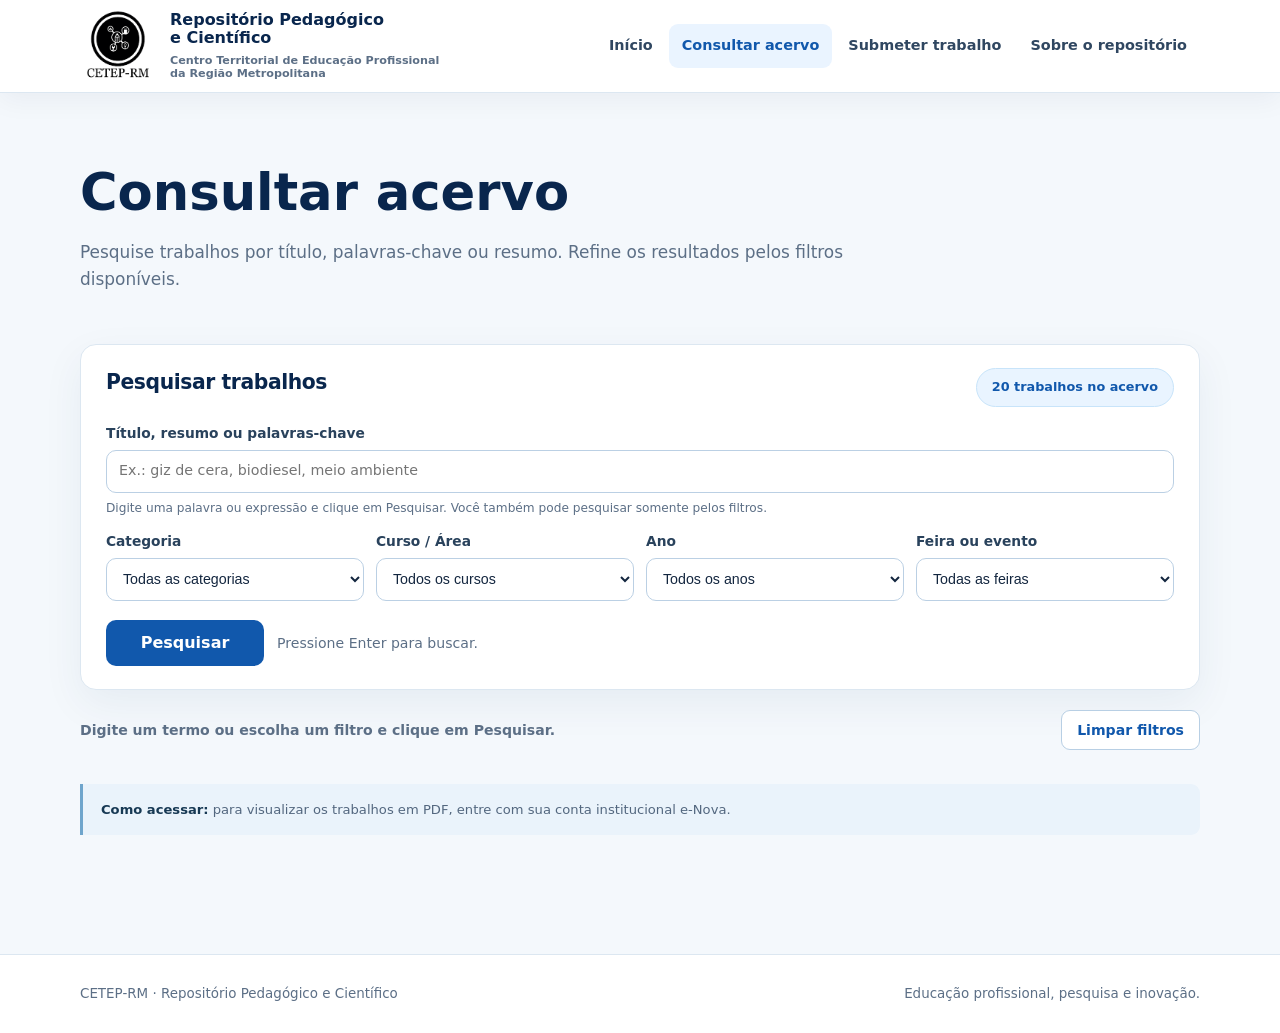
==== commit 7e96919e: "Atualiza versão do CSS da consulta para carregar títulos menores" ====
--- a/consultar.html
+++ b/consultar.html
@@ -1,4 +1,4 @@
-<!doctype html><html lang="pt-BR"><head><meta charset="utf-8"><meta name="viewport" content="width=device-width,initial-scale=1"><meta name="theme-color" content="#09264d"><meta name="description" content="Consulte trabalhos e produções científicas do CETEP-RM pelo catálogo institucional e-Nova."><title>Consultar acervo | Repositório CETEP-RM</title><link rel="stylesheet" href="assets/style.css?v=20261117-titulos-compactos"><link rel="icon" href="assets/logo-cetep-rm-original.png" type="image/png"></head><body><a class="skip-link" href="#conteudo">Ir ao conteúdo</a>
+<!doctype html><html lang="pt-BR"><head><meta charset="utf-8"><meta name="viewport" content="width=device-width,initial-scale=1"><meta name="theme-color" content="#09264d"><meta name="description" content="Consulte trabalhos e produções científicas do CETEP-RM pelo catálogo institucional e-Nova."><title>Consultar acervo | Repositório CETEP-RM</title><link rel="stylesheet" href="assets/style.css?v=20261117-titulos-ajustados2"><link rel="icon" href="assets/logo-cetep-rm-original.png" type="image/png"></head><body><a class="skip-link" href="#conteudo">Ir ao conteúdo</a>
 <header class="header"><div class="container header-inner">
 <a class="brand" href="index.html" aria-label="Repositório Pedagógico e Científico do CETEP-RM">
 <img class="brand__logo" src="assets/logo-cetep-rm-original.png" alt="Logo oficial do CETEP-RM" width="74" height="74">
--- a/assets/style.css
+++ b/assets/style.css
@@ -156,7 +156,7 @@
 .catalog-search-button{min-width:158px;min-height:43px;padding:8px 20px}
 .catalog-results{grid-template-columns:repeat(3,minmax(0,1fr));gap:13px}
 .catalog-card{padding:18px;border-radius:13px;box-shadow:0 6px 20px #153b6410}
-.catalog-card__title{font-size:.90rem;line-height:1.32;margin:12px 0 9px}
+.section .catalog-card__title{font-size:1.02rem;line-height:1.32;margin:12px 0 9px}
 .catalog-card__meta{font-size:.78rem;gap:5px 10px}
 .catalog-card__keywords{font-size:.78rem;line-height:1.45;margin:9px 0 12px}
 .catalog-card__footer{padding-top:12px;gap:8px}
@@ -169,7 +169,7 @@
 @media(max-width:1050px){.catalog-results{grid-template-columns:repeat(2,minmax(0,1fr))}}
 @media(max-width:700px){
   .catalog-results{grid-template-columns:1fr}
-  .catalog-card__title{font-size:.97rem;line-height:1.34}
+  .section .catalog-card__title{font-size:1rem;line-height:1.34}
   .catalog-panel{padding:20px 17px}
   .catalog-search-button{width:100%}
   .catalog-actions .subtle{font-size:.77rem}
